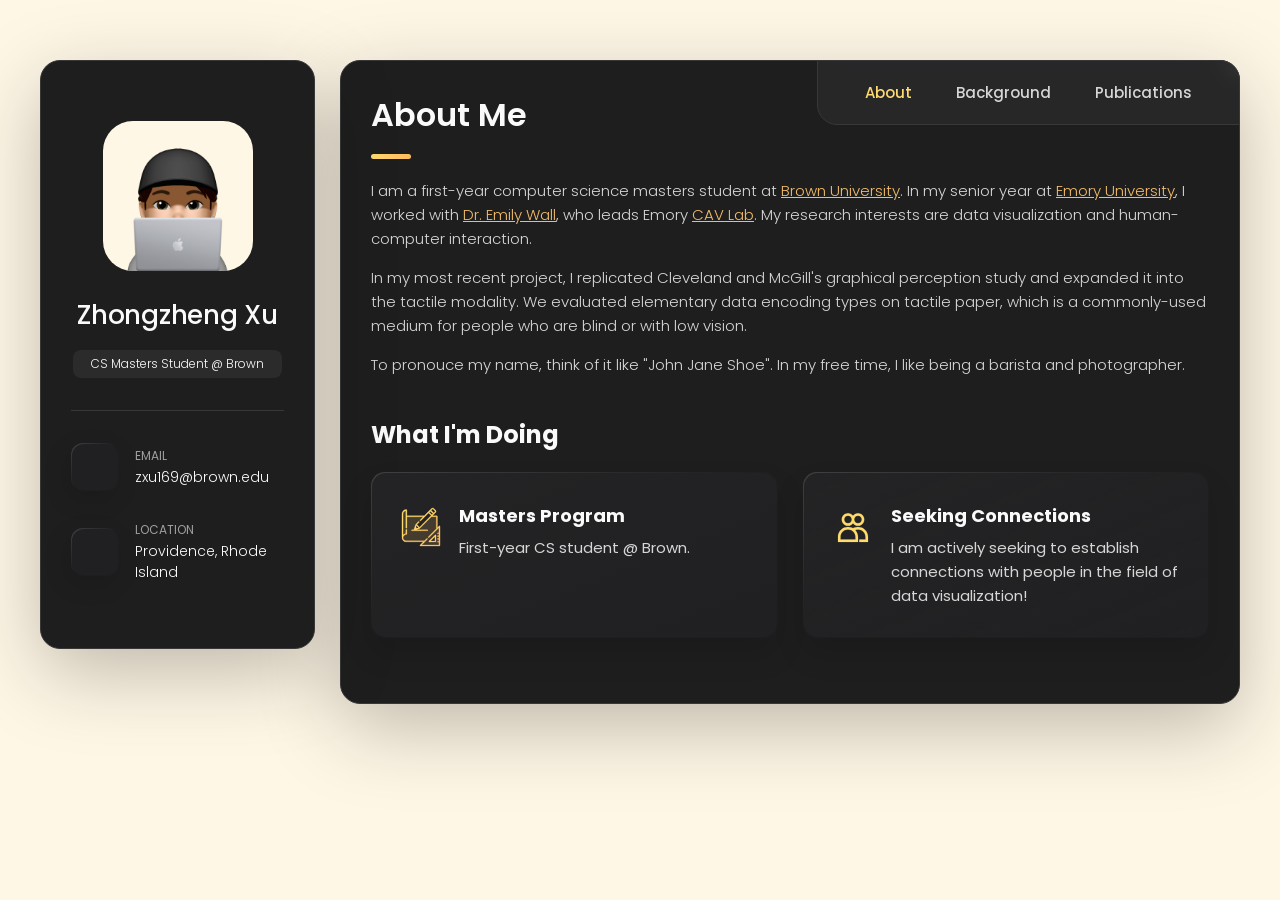
==== index.html @ 03741c6d "changed to personal website" ====
<!DOCTYPE html>
<html lang="en">

<head>
  <meta charset="UTF-8">
  <meta http-equiv="X-UA-Compatible" content="IE=edge">
  <meta name="viewport" content="width=device-width, initial-scale=1.0">
  <title>Zhongzheng Xu</title>

  <!--
    - favicon
  -->
  <link rel="shortcut icon" href="./assets/images/school-outline.svg" type="image/x-icon">

  <!--
    - custom css link
  -->
  <link rel="stylesheet" href="./assets/css/style.css">

  <!--
    - google font link
  -->
  <link rel="preconnect" href="https://fonts.googleapis.com">
  <link rel="preconnect" href="https://fonts.gstatic.com" crossorigin>
  <link href="https://fonts.googleapis.com/css2?family=Poppins:wght@300;400;500;600&display=swap" rel="stylesheet">
</head>

<body>

  <!--
    - #MAIN
  -->

  <main>

    <!--
      - #SIDEBAR
    -->

    <aside class="sidebar" data-sidebar>

      <div class="sidebar-info">

        <figure class="avatar-box">
          <img src="./assets/images/avatar.png" alt="Richard hanrick" width="80">
        </figure>

        <div class="info-content">
          <h1 class="name" title="Richard hanrick">Zhongzheng Xu</h1>

          <p class="title">CS Masters Student @ Brown</p>
        </div>

        <button class="info_more-btn" data-sidebar-btn>
          <span>Show Contacts</span>

          <ion-icon name="chevron-down"></ion-icon>
        </button>

      </div>

      <div class="sidebar-info_more">

        <div class="separator"></div>

        <ul class="contacts-list">

          <li class="contact-item">

            <div class="icon-box">
              <ion-icon name="mail-outline"></ion-icon>
            </div>

            <div class="contact-info">
              <p class="contact-title">Email</p>

              <a href="mailto:zxu169@brown.edu" class="contact-link">zxu169@brown.edu</a>
            </div>

          </li>



          <li class="contact-item">

            <div class="icon-box">
              <ion-icon name="location-outline"></ion-icon>
            </div>

            <div class="contact-info">
              <p class="contact-title">Location</p>

              <address>Providence, Rhode Island</address>
            </div>

          </li>

        </ul>

        <div class="separator"></div>

        <ul class="social-list">

          <li class="social-item">
            <a href="https://scholar.google.com/citations?user=zYYPxxsAAAAJ&hl=en" class="social-link">
              <ion-icon name="school"></ion-icon>
            </a>
          </li>

          <li class="social-item">
            <a href="https://www.linkedin.com/in/zhongzheng-xu-072800" class="social-link">
              <ion-icon name="logo-linkedin"></ion-icon>
            </a>
          </li>

        </ul>

      </div>

    </aside>





    <!--
      - #main-content
    -->

    <div class="main-content">

      <!--
        - #NAVBAR
      -->

      <nav class="navbar">

        <ul class="navbar-list">

          <li class="navbar-item">
            <button class="navbar-link  active" data-nav-link>About</button>
          </li>

          <li class="navbar-item">
            <button class="navbar-link" data-nav-link>Background</button>
          </li>

          <li class="navbar-item">
            <button class="navbar-link" data-nav-link>Publications</button>
          </li>

        </ul>

      </nav>





      <!--
        - #ABOUT
      -->

      <article class="about  active" data-page="about">

        <header>
          <h2 class="h2 article-title">About me</h2>
        </header>

        <section class="about-text">
          <p>
            I am a first-year computer science masters student at <a href="https://www.brown.edu/" class="custom-link">Brown University</a>. In my senior year at <a href="https://www.emory.edu/home/index.html" class="custom-link">Emory University</a>,
            I worked with <a href="https://emilywall.github.io/" class="custom-link">Dr. Emily Wall</a>, who leads Emory <a href="https://cav-lab.github.io/" class="custom-link">CAV Lab</a>. My research interests are data visualization and human-computer interaction. 
          </p>

          <p>
            In my most recent project, I replicated Cleveland and McGill's graphical perception study and expanded it into the
            tactile modality. We evaluated elementary data encoding types on tactile paper, which is a commonly-used medium for 
            people who are blind or with low vision. 
          </p>
          <p>
            To pronouce my name, think of it like "John Jane Shoe". In my free time, I like being a barista and photographer. 
          </p>
        </section>


        <!--
          - service
        -->

        <section class="service">

          <h3 class="h3 service-title">What i'm doing</h3>

          <ul class="service-list">

            <li class="service-item">

              <div class="service-icon-box">
                <img src="./assets/images/icon-design.svg
                " alt="design icon" width="40">
              </div>

              <div class="service-content-box">
                <h4 class="h4 service-item-title">Masters Program</h4>

                <p class="service-item-text">
                  First-year CS student @ Brown.
                </p>
              </div>

            </li>

            <li class="service-item">

              <div class="service-icon-box">
                <img src="./assets/images/icon-people.svg
                " alt="design icon" width="40">
              </div>

              <div class="service-content-box">
                <h4 class="h4 service-item-title">Seeking Connections</h4>

                <p class="service-item-text">
                  I am actively seeking to establish connections with people in the field of data visualization!
                </p>
              </div>

            </li>

          </ul>

        </section>


        <!--
          - testimonials
        -->

        


        <!--
          - testimonials modal
        -->

        <div class="modal-container" data-modal-container>

          <div class="overlay" data-overlay></div>

          <section class="testimonials-modal">

            <button class="modal-close-btn" data-modal-close-btn>
              <ion-icon name="close-outline"></ion-icon>
            </button>

            <div class="modal-img-wrapper">
              <figure class="modal-avatar-box">
                <img src="./assets/images/avatar-1.png" alt="Daniel lewis" width="80" data-modal-img>
              </figure>

              <img src="./assets/images/icon-quote.svg" alt="quote icon">
            </div>

            <div class="modal-content">

              <h4 class="h3 modal-title" data-modal-title>Daniel lewis</h4>

              <time datetime="2021-06-14">14 June, 2021</time>

              <div data-modal-text>
                <p>
                  Richard was hired to create a corporate identity. We were very pleased with the work done. She has a
                  lot of experience
                  and is very concerned about the needs of client. Lorem ipsum dolor sit amet, ullamcous cididt
                  consectetur adipiscing
                  elit, seds do et eiusmod tempor incididunt ut laborels dolore magnarels alia.
                </p>
              </div>

            </div>

          </section>

        </div>


        <!--
          - clients
        -->


      </article>





      <!--
        - #RESUME
      -->

      <article class="background" data-page="background">

        <header>
          <h2 class="h2 article-title">Background</h2>
        </header>

        <section class="timeline">

          <div class="title-wrapper">
            <div class="icon-box">
              <ion-icon name="book-outline"></ion-icon>
            </div>

            <h3 class="h3">Education</h3>
          </div>

          <ol class="timeline-list">

            <li class="timeline-item">

              <h4 class="h4 timeline-item-title">Brown University</h4>

              <span>2023 — 2025</span>

              <p class="timeline-text">
                I am currently a first-year masters student at Brown University studying computer science. 
              </p>

            </li>

            <li class="timeline-item">

              <h4 class="h4 timeline-item-title">Emory University</h4>

              <span>2019 — 2023</span>

              <p class="timeline-text">
                At Emory, I studied computer science. In my senior year, I conducted research under the guidance of Dr. Emily Wall,
                who leads the Emory Cognition and Visualization Lab. 
                
              </p>

            </li>

            <li class="timeline-item">

              <h4 class="h4 timeline-item-title">Woodland Christian School</h4>

              <span>2017 - 2019</span>

              <p class="timeline-text">
                Woodland is a small city near Sacramento, California. I was a top 1% student that played soccer and wrestling. 
              </p>

            </li>

          </ol>

        </section>



      </article>





      <!--
        - #PORTFOLIO
      -->

      <article class="publications" data-page="publications">

        <header>
          <h2 class="h2 article-title">Publications</h2>
        </header>

        <section class="projects">

          <ul class="filter-list">

            <li class="filter-item">
              <button class="active" data-filter-btn>All</button>
            </li>

            <li class="filter-item">
              <button data-filter-btn>Data Visualization</button>
            </li>


          </ul>

          <div class="filter-select-box">

            <button class="filter-select" data-select>

              <div class="select-value" data-selecct-value>Select category</div>

              <div class="select-icon">
                <ion-icon name="chevron-down"></ion-icon>
              </div>

            </button>

            <ul class="select-list">

              <li class="select-item">
                <button data-select-item>All</button>
              </li>

              <li class="select-item">
                <button data-select-item>Data Visualization</button>
              </li>


            </ul>

          </div>

          <ul class="project-list">

            <li class="project-item  active" data-filter-item data-category="Data Visualization">
              <a href="https://ieeexplore.ieee.org/abstract/document/10360913">

                <figure class="project-img">
                  <div class="project-item-icon-box">
                    <ion-icon name="eye-outline"></ion-icon>
                  </div>

                  <img src="./assets/images/vysical.png" alt="finance" loading="lazy">
                </figure>

                <h3 class="project-title">Let's Get Vysical</h3>

                <p class="project-category">Data Visualization</p>

              </a>
            </li>


          </ul>

        </section>

      </article>



    </div>

  </main>






  <!--
    - custom js link
  -->
  <script src="./assets/js/script.js"></script>

  <!--
    - ionicon link
  -->
  <script type="module" src="https://unpkg.com/ionicons@5.5.2/dist/ionicons/ionicons.esm.js"></script>
  <script nomodule src="https://unpkg.com/ionicons@5.5.2/dist/ionicons/ionicons.js"></script>

</body>

</html>
---- assets/css/style.css ----
/*-----------------------------------*\
  #style.css
\*-----------------------------------*/


/**
 * copyright 2022 @codewithsadee
 */





/*-----------------------------------*\
  #CUSTOM PROPERTY
\*-----------------------------------*/

:root {

  /**
   * colors
   */

  /* gradient */

  /* --bg-gradient-onyx: linear-gradient(
    to bottom right, 
    hsl(240, 1%, 25%) 3%, 
    hsl(0, 0%, 19%) 97%
  );
  --bg-gradient-jet: linear-gradient(
    to bottom right, 
    hsla(240, 1%, 18%, 0.251) 0%, 
    hsla(240, 2%, 11%, 0) 100%
  ), hsl(240, 2%, 13%); */
  --bg-gradient-onyx: hsl(40, 100%, 95%);
  --bg-gradient-jet: linear-gradient(
  to bottom right, 
  hsla(240, 1%, 18%, 0.251) 0%, 
  hsla(240, 2%, 11%, 0) 100%
  ), hsl(240, 2%, 13%);
  --bg-gradient-yellow-1: linear-gradient(
    to bottom right, 
    hsl(45, 100%, 71%) 0%, 
    hsla(36, 100%, 69%, 0) 50%
  );
  --bg-gradient-yellow-2: linear-gradient(
    135deg, 
    hsla(45, 100%, 71%, 0.251) 0%, 
    hsla(35, 100%, 68%, 0) 59.86%
  ), hsl(240, 2%, 13%);
  --border-gradient-onyx: linear-gradient(
    to bottom right, 
    hsl(0, 0%, 25%) 0%, 
    hsla(0, 0%, 25%, 0) 50%
  );
  --text-gradient-yellow: linear-gradient(
    to right, 
    hsl(45, 100%, 72%), 
    hsl(35, 100%, 68%)
  );

  /* solid */

  --jet: hsl(0, 0%, 22%);
  --onyx: hsl(240, 1%, 17%);
  --eerie-black-1: hsl(240, 2%, 13%);
  --eerie-black-2: hsl(240, 2%, 12%);
  --smoky-black: hsl(40, 100%, 95%);
  --white-1: hsl(0, 0%, 100%);
  --white-2: hsl(0, 0%, 98%);
  --orange-yellow-crayola: hsl(45, 100%, 72%);
  --vegas-gold: hsl(45, 54%, 58%);
  --light-gray: hsl(0, 0%, 84%);
  --light-gray-70: hsla(0, 0%, 84%, 0.7);
  --bittersweet-shimmer: hsl(0, 43%, 51%);

  /**
   * typography
   */

  /* font-family */
  --ff-poppins: 'Poppins', sans-serif;

  /* font-size */
  --fs-1: 24px;
  --fs-2: 18px;
  --fs-3: 17px;
  --fs-4: 16px;
  --fs-5: 15px;
  --fs-6: 14px;
  --fs-7: 13px;
  --fs-8: 11px;

  /* font-weight */
  --fw-300: 300;
  --fw-400: 400;
  --fw-500: 500;
  --fw-600: 600;

  /**
   * shadow
   */
  
  --shadow-1: -4px 8px 24px hsla(0, 0%, 0%, 0.25);
  --shadow-2: 0 16px 30px hsla(0, 0%, 0%, 0.25);
  --shadow-3: 0 16px 40px hsla(0, 0%, 0%, 0.25);
  --shadow-4: 0 25px 50px hsla(0, 0%, 0%, 0.15);
  --shadow-5: 0 24px 80px hsla(0, 0%, 0%, 0.25);

  /**
   * transition
   */

  --transition-1: 0.25s ease;
  --transition-2: 0.5s ease-in-out;

}





/*-----------------------------------*\
  #RESET
\*-----------------------------------*/

*, *::before, *::after {
  margin: 0;
  padding: 0;
  box-sizing: border-box;
}

a { text-decoration: none; }

li { list-style: none; }

img, ion-icon, a, button, time, span { display: block; }

button {
  font: inherit;
  background: none;
  border: none;
  text-align: left;
  cursor: pointer;
}

input, textarea {
  display: block;
  width: 100%;
  background: none;
  font: inherit;
}

::selection {
  background: var(--orange-yellow-crayola);
  color: var(--smoky-black);
}

:focus { outline-color: var(--orange-yellow-crayola); }

html { font-family: var(--ff-poppins); }

body { background: var(--smoky-black); }





/*-----------------------------------*\
  #REUSED STYLE
\*-----------------------------------*/

.sidebar,
article {
  background: var(--eerie-black-2);
  border: 1px solid var(--jet);
  border-radius: 20px;
  padding: 15px;
  box-shadow: var(--shadow-1);
  z-index: 1;
}

.separator {
  width: 100%;
  height: 1px;
  background: var(--jet);
  margin: 16px 0;
}

.icon-box {
  position: relative;
  background: var(--border-gradient-onyx);
  width: 30px;
  height: 30px;
  border-radius: 8px;
  display: flex;
  justify-content: center;
  align-items: center;
  font-size: 16px;
  color: var(--orange-yellow-crayola);
  box-shadow: var(--shadow-1);
  z-index: 1;
}

.icon-box::before {
  content: "";
  position: absolute;
  inset: 1px;
  background: var(--eerie-black-1);
  border-radius: inherit;
  z-index: -1;
}

.icon-box ion-icon { --ionicon-stroke-width: 35px; }

article { display: none; }

article.active {
  display: block;
  animation: fade 0.5s ease backwards;
}

@keyframes fade {
  0% { opacity: 0; }
  100% { opacity: 1; }
}

.h2,
.h3,
.h4,
.h5 {
  color: var(--white-2);
  text-transform: capitalize;
}

.h2 { font-size: var(--fs-1); }

.h3 { font-size: var(--fs-2); }

.h4 { font-size: var(--fs-4); }

.h5 {
  font-size: var(--fs-7);
  font-weight: var(--fw-500);
}

.article-title {
  position: relative;
  padding-bottom: 7px;
}

.article-title::after {
  content: "";
  position: absolute;
  bottom: 0;
  left: 0;
  width: 30px;
  height: 3px;
  background: var(--text-gradient-yellow);
  border-radius: 3px;
}

.has-scrollbar::-webkit-scrollbar {
  width: 5px; /* for vertical scrollbar */
  height: 5px; /* for horizontal scrollbar */
}

.has-scrollbar::-webkit-scrollbar-track {
  background: var(--onyx);
  border-radius: 5px;
}

.has-scrollbar::-webkit-scrollbar-thumb {
  background: var(--orange-yellow-crayola);
  border-radius: 5px;
}

.has-scrollbar::-webkit-scrollbar-button { width: 20px; }

.content-card {
  position: relative;
  background: var(--border-gradient-onyx);
  padding: 15px;
  padding-top: 45px;
  border-radius: 14px;
  box-shadow: var(--shadow-2);
  cursor: pointer;
  z-index: 1;
}

.content-card::before {
  content: "";
  position: absolute;
  inset: 1px;
  background: var(--bg-gradient-jet);
  border-radius: inherit;
  z-index: -1;
}





/*-----------------------------------*\
  #MAIN
\*-----------------------------------*/

main {
  margin: 15px 12px;
  margin-bottom: 75px;
  min-width: 259px;
}





/*-----------------------------------*\
  #SIDEBAR
\*-----------------------------------*/

.sidebar {
  margin-bottom: 15px;
  max-height: 112px;
  overflow: hidden;
  transition: var(--transition-2);
}

.sidebar.active { max-height: 405px; }

.sidebar-info {
  position: relative;
  display: flex;
  justify-content: flex-start;
  align-items: center;
  gap: 15px;
}

.avatar-box {
  background: var(--bg-gradient-onyx);
  border-radius: 20px;
}

.info-content .name {
  color: var(--white-2);
  font-size: var(--fs-3);
  font-weight: var(--fw-500);
  letter-spacing: -0.25px;
  margin-bottom: 10px;
}

.info-content .title {
  color: var(--white-1);
  background: var(--onyx);
  font-size: var(--fs-8);
  font-weight: var(--fw-300);
  width: max-content;
  padding: 3px 12px;
  border-radius: 8px;
}

.info_more-btn {
  position: absolute;
  top: -15px;
  right: -15px;
  border-radius: 0 15px;
  font-size: 13px;
  color: var(--orange-yellow-crayola);
  background: var(--border-gradient-onyx);
  padding: 10px;
  box-shadow: var(--shadow-2);
  transition: var(--transition-1);
  z-index: 1;
}

.info_more-btn::before {
  content: "";
  position: absolute;
  inset: 1px;
  border-radius: inherit;
  background: var(--bg-gradient-jet);
  transition: var(--transition-1);
  z-index: -1;
}

.info_more-btn:hover,
.info_more-btn:focus { background: var(--bg-gradient-yellow-1); }

.info_more-btn:hover::before,
.info_more-btn:focus::before { background: var(--bg-gradient-yellow-2); }

.info_more-btn span { display: none; }

.sidebar-info_more {
  opacity: 0;
  visibility: hidden;
  transition: var(--transition-2);
}

.sidebar.active .sidebar-info_more {
  opacity: 1;
  visibility: visible;
}

.contacts-list {
  display: grid;
  grid-template-columns: 1fr;
  gap: 16px;
}

.contact-item {
  min-width: 100%;
  display: flex;
  align-items: center;
  gap: 16px;
}

.contact-info {
  max-width: calc(100% - 46px);
  width: calc(100% - 46px);
}

.contact-title {
  color: var(--light-gray-70);
  font-size: var(--fs-8);
  text-transform: uppercase;
  margin-bottom: 2px;
}

.contact-info :is(.contact-link, time, address) {
  color: var(--white-2);
  font-size: var(--fs-7);
}

.contact-info address { font-style: normal; }

.social-list {
  display: flex;
  justify-content: flex-start;
  align-items: center;
  gap: 15px;
  padding-bottom: 4px;
  padding-left: 7px;
}

.social-item .social-link {
  color: var(--light-gray-70);
  font-size: 18px;
}


.social-item .social-link:hover { color: var(--light-gray); }





/*-----------------------------------*\
  #NAVBAR
\*-----------------------------------*/

.navbar {
  position: fixed;
  bottom: 0;
  left: 0;
  width: 100%;
  background: hsla(240, 1%, 17%, 0.75);
  backdrop-filter: blur(10px);
  border: 1px solid var(--jet);
  border-radius: 12px 12px 0 0;
  box-shadow: var(--shadow-2);
  z-index: 5;
}

.navbar-list {
  display: flex;
  flex-wrap: wrap;
  justify-content: center;
  align-items: center;
  padding: 0 10px;
}

.navbar-link {
  color: var(--light-gray);
  font-size: var(--fs-8);
  padding: 20px 7px;
  transition: color var(--transition-1);
}

.navbar-link:hover,
.navbar-link:focus { color: var(--light-gray-70); }

.navbar-link.active { color: var(--orange-yellow-crayola); }





/*-----------------------------------*\
  #ABOUT
\*-----------------------------------*/

.about .article-title { margin-bottom: 15px; }

.about-text {
  color: var(--light-gray);
  font-size: var(--fs-6);
  font-weight: var(--fw-300);
  line-height: 1.6;
}

.about-text p { margin-bottom: 15px; }



/**
 * #service 
 */

.service { margin-bottom: 35px; }

.service-title { margin-bottom: 20px; }

.service-list {
  display: grid;
  grid-template-columns: 1fr;
  gap: 20px;
}

.service-item {
  position: relative;
  background: var(--border-gradient-onyx);
  padding: 20px;
  border-radius: 14px;
  box-shadow: var(--shadow-2);
  z-index: 1;
}

.service-item::before {
  content: "";
  position: absolute;
  inset: 1px;
  background: var(--bg-gradient-jet);
  border-radius: inherit;
  z-index: -1;
}

.service-icon-box { margin-bottom: 10px; }

.service-icon-box img { margin: auto; }

.service-content-box { text-align: center; }

.service-item-title { margin-bottom: 7px; }

.service-item-text {
  color: var(--light-gray);
  font-size: var(--fs-6);
  font-weight: var(--fw-3);
  line-height: 1.6;
}


/**
 * #testimonials 
 */

.testimonials { margin-bottom: 30px; }

.testimonials-title { margin-bottom: 20px; }

.testimonials-list {
  display: flex;
  justify-content: flex-start;
  align-items: flex-start;
  gap: 15px;
  margin: 0 -15px;
  padding: 25px 15px;
  padding-bottom: 35px;
  overflow-x: auto;
  scroll-behavior: smooth;
  overscroll-behavior-inline: contain;
  scroll-snap-type: inline mandatory;
}

.testimonials-item {
  min-width: 100%;
  scroll-snap-align: center;
}

.testimonials-avatar-box {
  position: absolute;
  top: 0;
  left: 0;
  transform: translate(15px, -25px);
  background: var(--bg-gradient-onyx);
  border-radius: 14px;
  box-shadow: var(--shadow-1);
}

.testimonials-item-title { margin-bottom: 7px; }

.testimonials-text {
  color: var(--light-gray);
  font-size: var(--fs-6);
  font-weight: var(--fw-300);
  line-height: 1.6;
  display: -webkit-box;
  line-clamp: 4;
  -webkit-line-clamp: 4;
  -webkit-box-orient: vertical;
  overflow: hidden;
}


/**
 * #testimonials-modal
 */

.modal-container {
  position: fixed;
  top: 0;
  left: 0;
  width: 100%;
  height: 100%;
  display: flex;
  justify-content: center;
  align-items: center;
  overflow-y: auto;
  overscroll-behavior: contain;
  z-index: 20;
  pointer-events: none;
  visibility: hidden;
}

.modal-container::-webkit-scrollbar { display: none; }

.modal-container.active {
  pointer-events: all;
  visibility: visible;
}

.overlay {
  position: fixed;
  top: 0;
  left: 0;
  width: 100%;
  height: 100vh;
  background: hsl(0, 0%, 5%);
  opacity: 0;
  visibility: hidden;
  pointer-events: none;
  z-index: 1;
  transition: var(--transition-1);
}

.overlay.active {
  opacity: 0.8;
  visibility: visible;
  pointer-events: all;
}

.testimonials-modal {
  background: var(--eerie-black-2);
  position: relative;
  padding: 15px;
  margin: 15px 12px;
  border: 1px solid var(--jet);
  border-radius: 14px;
  box-shadow: var(--shadow-5);
  transform: scale(1.2);
  opacity: 0;
  transition: var(--transition-1);
  z-index: 2;
}

.modal-container.active .testimonials-modal {
  transform: scale(1);
  opacity: 1;
}

.modal-close-btn {
  position: absolute;
  top: 15px;
  right: 15px;
  background: var(--onyx);
  border-radius: 8px;
  width: 32px;
  height: 32px;
  display: flex;
  justify-content: center;
  align-items: center;
  color: var(--white-2);
  font-size: 18px;
  opacity: 0.7;
}

.modal-close-btn:hover,
.modal-close-btn:focus { opacity: 1; }

.modal-close-btn ion-icon { --ionicon-stroke-width: 50px; }

.modal-avatar-box {
  background: var(--bg-gradient-onyx);
  width: max-content;
  border-radius: 14px;
  margin-bottom: 15px;
  box-shadow: var(--shadow-2);
}

.modal-img-wrapper > img { display: none; }

.modal-title { margin-bottom: 4px; }

.modal-content time {
  font-size: var(--fs-6);
  color: var(--light-gray-70);
  font-weight: var(--fw-300);
  margin-bottom: 10px;
}

.modal-content p {
  color: var(--light-gray);
  font-size: var(--fs-6);
  font-weight: var(--fw-300);
  line-height: 1.6;
}


/**
 * #clients 
 */

.clients { margin-bottom: 15px; }

.clients-list {
  display: flex;
  justify-content: flex-start;
  align-items: flex-start;
  gap: 15px;
  margin: 0 -15px;
  padding: 25px;
  padding-bottom: 25px;
  overflow-x: auto;
  scroll-behavior: smooth;
  overscroll-behavior-inline: contain;
  scroll-snap-type: inline mandatory;
  scroll-padding-inline: 25px;
}

.clients-item {
  min-width: 50%;
  scroll-snap-align: start;
}

.clients-item img {
  width: 100%;
  filter: grayscale(1);
  transition: var(--transition-1);
}

.clients-item img:hover { filter: grayscale(0); }





/*-----------------------------------*\
  #RESUME
\*-----------------------------------*/

.article-title { margin-bottom: 30px; }


/**
 * education and experience 
 */

.timeline { margin-bottom: 30px; }

.timeline .title-wrapper {
  display: flex;
  align-items: center;
  gap: 15px;
  margin-bottom: 25px;
}

.timeline-list {
  font-size: var(--fs-6);
  margin-left: 45px;
}

.timeline-item { position: relative; }

.timeline-item:not(:last-child) { margin-bottom: 20px; }

.timeline-item-title {
  font-size: var(--fs-6);
  line-height: 1.3;
  margin-bottom: 7px;
}

.timeline-list span {
  color: var(--vegas-gold);
  font-weight: var(--fw-400);
  line-height: 1.6;
}

.timeline-item:not(:last-child)::before {
  content: "";
  position: absolute;
  top: -25px;
  left: -30px;
  width: 1px;
  height: calc(100% + 50px);
  background: var(--jet);
}

.timeline-item::after {
  content: "";
  position: absolute;
  top: 5px;
  left: -33px;
  height: 6px;
  width: 6px;
  background: var(--text-gradient-yellow);
  border-radius: 50%;
  box-shadow: 0 0 0 4px var(--jet);
}

.timeline-text {
  color: var(--light-gray);
  font-weight: var(--fw-300);
  line-height: 1.6;
}


/**
 * skills 
 */

.skills-title { margin-bottom: 20px; }

.skills-list { padding: 20px; }


.skills-item:not(:last-child) { margin-bottom: 15px; }

.skill .title-wrapper {
  display: flex;
  align-items: center;
  gap: 5px;
  margin-bottom: 8px;
}

.skill .title-wrapper data {
  color: var(--light-gray);
  font-size: var(--fs-7);
  font-weight: var(--fw-300);
}

.skill-progress-bg {
  background: var(--jet);
  width: 100%;
  height: 8px;
  border-radius: 10px;
}

.skill-progress-fill {
  background: var(--text-gradient-yellow);
  height: 100%;
  border-radius: inherit;
}





/*-----------------------------------*\
  #PORTFOLIO
\*-----------------------------------*/

.filter-list { display: none; }

.filter-select-box {
  position: relative;
  margin-bottom: 25px;
}

.filter-select {
  background: var(--eerie-black-2);
  color: var(--light-gray);
  display: flex;
  justify-content: space-between;
  align-items: center;
  width: 100%;
  padding: 12px 16px;
  border: 1px solid var(--jet);
  border-radius: 14px;
  font-size: var(--fs-6);
  font-weight: var(--fw-300);
}

.filter-select.active .select-icon { transform: rotate(0.5turn); }

.select-list {
  background: var(--eerie-black-2);
  position: absolute;
  top: calc(100% + 6px);
  width: 100%;
  padding: 6px;
  border: 1px solid var(--jet);
  border-radius: 14px;
  z-index: 2;
  opacity: 0;
  visibility: hidden;
  pointer-events: none;
  transition: 0.15s ease-in-out;
}

.filter-select.active + .select-list {
  opacity: 1;
  visibility: visible;
  pointer-events: all;
}

.select-item button {
  background: var(--eerie-black-2);
  color: var(--light-gray);
  font-size: var(--fs-6);
  font-weight: var(--fw-300);
  text-transform: capitalize;
  width: 100%;
  padding: 8px 10px;
  border-radius: 8px;
}

.select-item button:hover { --eerie-black-2: hsl(240, 2%, 20%); }

.project-list {
  display: grid;
  grid-template-columns: 1fr;
  gap: 30px;
  margin-bottom: 10px;
}

.project-item { display: none; }

.project-item.active {
  display: block;
  animation: scaleUp 0.25s ease forwards;
}

@keyframes scaleUp {
  0% { transform: scale(0.5); }
  100% { transform: scale(1); }
}

.project-item > a { width: 100%; }

.project-img {
  position: relative;
  width: 100%;
  height: 200px;
  border-radius: 16px;
  overflow: hidden;
  margin-bottom: 15px;
}

.project-img::before {
  content: "";
  position: absolute;
  top: 0;
  left: 0;
  width: 100%;
  height: 100%;
  background: transparent;
  z-index: 1;
  transition: var(--transition-1);
}

.project-item > a:hover .project-img::before { background: hsla(0, 0%, 0%, 0.5); }

.project-item-icon-box {
  --scale: 0.8;

  background: var(--jet);
  color: var(--orange-yellow-crayola);
  position: absolute;
  top: 50%;
  left: 50%;
  transform: translate(-50%, -50%) scale(var(--scale));
  font-size: 20px;
  padding: 18px;
  border-radius: 12px;
  opacity: 0;
  z-index: 1;
  transition: var(--transition-1);
}

.project-item > a:hover .project-item-icon-box {
  --scale: 1;
  opacity: 1;
}

.project-item-icon-box ion-icon { --ionicon-stroke-width: 50px; }

.project-img img {
  width: 100%;
  height: 100%;
  object-fit: cover;
  transition: var(--transition-1);
}

.project-item > a:hover img { transform: scale(1.1); }

.project-title,
.project-category { margin-left: 10px; }

.project-title {
  color: var(--white-2);
  font-size: var(--fs-5);
  font-weight: var(--fw-400);
  text-transform: capitalize;
  line-height: 1.3;
}

.project-category {
  color: var(--light-gray-70);
  font-size: var(--fs-6);
  font-weight: var(--fw-300);
}





/*-----------------------------------*\
  #BLOG
\*-----------------------------------*/

.blog-posts { margin-bottom: 10px; }

.blog-posts-list {
  display: grid;
  grid-template-columns: 1fr;
  gap: 20px;
}

.blog-post-item > a {
  position: relative;
  background: var(--border-gradient-onyx);
  height: 100%;
  box-shadow: var(--shadow-4);
  border-radius: 16px;
  z-index: 1;
}

.blog-post-item > a::before {
  content: "";
  position: absolute;
  inset: 1px;
  border-radius: inherit;
  background: var(--eerie-black-1);
  z-index: -1;
}

.blog-banner-box {
  width: 100%;
  height: 200px;
  border-radius: 12px;
  overflow: hidden;
}

.blog-banner-box img {
  width: 100%;
  height: 100%;
  object-fit: cover;
  transition: var(--transition-1);
}

.blog-post-item > a:hover .blog-banner-box img { transform: scale(1.1); }

.blog-content { padding: 15px; }

.blog-meta {
  display: flex;
  justify-content: flex-start;
  align-items: center;
  gap: 7px;
  margin-bottom: 10px;
}

.blog-meta :is(.blog-category, time) {
  color: var(--light-gray-70);
  font-size: var(--fs-6);
  font-weight: var(--fw-300);
}

.blog-meta .dot {
  background: var(--light-gray-70);
  width: 4px;
  height: 4px;
  border-radius: 4px;
}

.blog-item-title {
  margin-bottom: 10px;
  line-height: 1.3;
  transition: var(--transition-1);
}

.blog-post-item > a:hover .blog-item-title { color: var(--orange-yellow-crayola); }

.blog-text {
  color: var(--light-gray);
  font-size: var(--fs-6);
  font-weight: var(--fw-300);
  line-height: 1.6;
}





/*-----------------------------------*\
  #CONTACT
\*-----------------------------------*/

.mapbox {
  position: relative;
  height: 250px;
  width: 100%;
  border-radius: 16px;
  margin-bottom: 30px;
  border: 1px solid var(--jet);
  overflow: hidden;
}

.mapbox figure { height: 100%; }

.mapbox iframe {
  width: 100%;
  height: 100%;
  border: none;
  filter: grayscale(1) invert(1);
}

.contact-form { margin-bottom: 10px; }

.form-title { margin-bottom: 20px; }

.input-wrapper {
  display: grid;
  grid-template-columns: 1fr;
  gap: 25px;
  margin-bottom: 25px;
}

.form-input {
  color: var(--white-2);
  font-size: var(--fs-6);
  font-weight: var(--fw-400);
  padding: 13px 20px;
  border: 1px solid var(--jet);
  border-radius: 14px;
  outline: none;
}

.form-input::placeholder { font-weight: var(--fw-500); }

.form-input:focus { border-color: var(--orange-yellow-crayola); }

textarea.form-input {
  min-height: 100px;
  height: 120px;
  max-height: 200px;
  resize: vertical;
  margin-bottom: 25px;
}

textarea.form-input::-webkit-resizer { display: none; }

.form-input:focus:invalid { border-color: var(--bittersweet-shimmer); }

.form-btn {
  position: relative;
  width: 100%;
  background: var(--border-gradient-onyx);
  color: var(--orange-yellow-crayola);
  display: flex;
  justify-content: center;
  align-items: center;
  gap: 10px;
  padding: 13px 20px;
  border-radius: 14px;
  font-size: var(--fs-6);
  text-transform: capitalize;
  box-shadow: var(--shadow-3);
  z-index: 1;
  transition: var(--transition-1);
}

.form-btn::before {
  content: "";
  position: absolute;
  inset: 1px;
  background: var(--bg-gradient-jet);
  border-radius: inherit;
  z-index: -1;
  transition: var(--transition-1);
}

.form-btn ion-icon { font-size: 16px; }

.form-btn:hover { background: var(--bg-gradient-yellow-1); }

.form-btn:hover::before { background: var(--bg-gradient-yellow-2); }

.form-btn:disabled {
  opacity: 0.7;
  cursor: not-allowed;
}

.form-btn:disabled:hover { background: var(--border-gradient-onyx); }

.form-btn:disabled:hover::before { background: var(--bg-gradient-jet); }





/*-----------------------------------*\
  #RESPONSIVE
\*-----------------------------------*/

/**
 * responsive larger than 450px screen
 */

@media (min-width: 450px) {

  /**
   * client
   */

  .clients-item { min-width: calc(33.33% - 10px); }



  /**
   * #PORTFOLIO, BLOG 
   */

  .project-img,
  .blog-banner-box { height: auto; }

}





/**
 * responsive larger than 580px screen
 */

@media (min-width: 580px) {

  /**
   * CUSTOM PROPERTY
   */

  :root {

    /**
     * typography
     */

    --fs-1: 32px;
    --fs-2: 24px;
    --fs-3: 26px;
    --fs-4: 18px;
    --fs-6: 15px;
    --fs-7: 15px;
    --fs-8: 12px;

  }



  /**
   * #REUSED STYLE
   */

  .sidebar, article {
    width: 520px;
    margin-inline: auto;
    padding: 30px;
  }

  .article-title {
    font-weight: var(--fw-600);
    padding-bottom: 15px;
  }

  .article-title::after {
    width: 40px;
    height: 5px;
  }

  .icon-box {
    width: 48px;
    height: 48px;
    border-radius: 12px;
    font-size: 18px;
  }



  /**
   * #MAIN
   */

  main {
    margin-top: 60px;
    margin-bottom: 100px;
  }



  /**
   * #SIDEBAR
   */

  .sidebar {
    max-height: 180px;
    margin-bottom: 30px;
  }

  .sidebar.active { max-height: 584px; }

  .sidebar-info { gap: 25px; }

  .avatar-box { border-radius: 30px; }

  .avatar-box img { width: 120px; }

  .info-content .name { margin-bottom: 15px; }

  .info-content .title { padding: 5px 18px; }

  .info_more-btn {
    top: -30px;
    right: -30px;
    padding: 10px 15px;
  }

  .info_more-btn span {
    display: block;
    font-size: var(--fs-8);
  }

  .info_more-btn ion-icon { display: none; }

  .separator { margin: 32px 0; }

  .contacts-list { gap: 20px; }

  .contact-info {
    max-width: calc(100% - 64px);
    width: calc(100% - 64px);
  }



  /**
   * #NAVBAR
   */

  .navbar { border-radius: 20px 20px 0 0; }

  .navbar-list { gap: 20px; }

  .navbar-link { --fs-8: 14px; }



  /**
   * #ABOUT
   */

  .about .article-title { margin-bottom: 20px; }

  .about-text { margin-bottom: 40px; }

  /* service */

  .service-item {
    display: flex;
    justify-content: flex-start;
    align-items: flex-start;
    gap: 18px;
    padding: 30px;
  }

  .service-icon-box {
    margin-bottom: 0;
    margin-top: 5px;
  }

  .service-content-box { text-align: left; }

  /* testimonials */

  .testimonials-title { margin-bottom: 25px; }

  .testimonials-list {
    gap: 30px;
    margin: 0 -30px;
    padding: 30px;
    padding-bottom: 35px;
  }

  .content-card {
    padding: 30px;
    padding-top: 25px;
  }

  .testimonials-avatar-box {
    transform: translate(30px, -30px);
    border-radius: 20px;
  }

  .testimonials-avatar-box img { width: 80px; }

  .testimonials-item-title {
    margin-bottom: 10px;
    margin-left: 95px;
  }

  .testimonials-text {
    line-clamp: 2;
    -webkit-line-clamp: 2;
  }

  /* testimonials modal */

  .modal-container { padding: 20px; }

  .testimonials-modal {
    display: flex;
    justify-content: flex-start;
    align-items: stretch;
    gap: 25px;
    padding: 30px;
    border-radius: 20px;
  }

  .modal-img-wrapper {
    display: flex;
    flex-direction: column;
    align-items: center;
  }

  .modal-avatar-box {
    border-radius: 18px;
    margin-bottom: 0;
  }

  .modal-avatar-box img { width: 65px; }

  .modal-img-wrapper > img {
    display: block;
    flex-grow: 1;
    width: 35px;
  }

  /* clients */

  .clients-list {
    gap: 50px;
    margin: 0 -30px;
    padding: 45px;
    scroll-padding-inline: 45px;
  }

  .clients-item { min-width: calc(33.33% - 35px); }



  /**
   * #RESUME
   */

  .timeline-list { margin-left: 65px; }

  .timeline-item:not(:last-child)::before { left: -40px; }

  .timeline-item::after {
    height: 8px;
    width: 8px;
    left: -43px;
  }

  .skills-item:not(:last-child) { margin-bottom: 25px; }



  /**
   * #PORTFOLIO, BLOG
   */

  .project-img, .blog-banner-box { border-radius: 16px; }

  .blog-posts-list { gap: 30px; }

  .blog-content { padding: 25px; }



  /**
   * #CONTACT
   */

  .mapbox {
    height: 380px;
    border-radius: 18px;
  }

  .input-wrapper {
    gap: 30px;
    margin-bottom: 30px;
  }

  .form-input { padding: 15px 20px; }

  textarea.form-input { margin-bottom: 30px; }

  .form-btn {
    --fs-6: 16px;
    padding: 16px 20px;
  }

  .form-btn ion-icon { font-size: 18px; }

}





/**
 * responsive larger than 768px screen
 */

@media (min-width: 768px) {

  /**
   * REUSED STYLE
   */

  .sidebar, article { width: 700px; }

  .has-scrollbar::-webkit-scrollbar-button { width: 100px; }



  /**
   * SIDEBAR
   */

  .contacts-list {
    grid-template-columns: 1fr 1fr;
    gap: 30px 15px;
  }



  /**
   * NAVBAR
   */

  .navbar-link { --fs-8: 15px; }



  /**
   * ABOUT
   */

  /* testimonials modal */

  .testimonials-modal {
    gap: 35px;
    max-width: 680px;
  }

  .modal-avatar-box img { width: 80px; }



  /**
   * PORTFOLIO
   */

  .article-title { padding-bottom: 20px; }

  .filter-select-box { display: none; }

  .filter-list {
    display: flex;
    justify-content: flex-start;
    align-items: center;
    gap: 25px;
    padding-left: 5px;
    margin-bottom: 30px;
  }

  .filter-item button {
    color: var(--light-gray);
    font-size: var(--fs-5);
    transition: var(--transition-1);
  }

  .filter-item button:hover { color: var(--light-gray-70); }

  .filter-item button.active { color: var(--orange-yellow-crayola); }

  /* portfolio and blog grid */

  .project-list, .blog-posts-list { grid-template-columns: 1fr 1fr; }



  /**
   * CONTACT
   */

  .input-wrapper { grid-template-columns: 1fr 1fr; }

  .form-btn {
    width: max-content;
    margin-left: auto;
  }
  
}





/**
 * responsive larger than 1024px screen
 */

@media (min-width: 1024px) {

  /**
   * CUSTOM PROPERTY
   */

  :root {

    /**
    * shadow
    */

    --shadow-1: -4px 8px 24px hsla(0, 0%, 0%, 0.125);
    --shadow-2: 0 16px 30px hsla(0, 0%, 0%, 0.125);
    --shadow-3: 0 16px 40px hsla(0, 0%, 0%, 0.125);

  }



  /**
   * REUSED STYLE
   */

  .sidebar, article {
    width: 950px;
    box-shadow: var(--shadow-5);
  }



  /**
   * MAIN 
   */

  main { margin-bottom: 60px; }

  .main-content {
    position: relative;
    width: max-content;
    margin: auto;
  }



  /**
   * NAVBAR
   */

  .navbar {
    position: absolute;
    bottom: auto;
    top: 0;
    left: auto;
    right: 0;
    width: max-content;
    border-radius: 0 20px;
    padding: 0 20px;
    box-shadow: none;
  }

  .navbar-list {
    gap: 30px;
    padding: 0 20px;
  }

  .navbar-link { font-weight: var(--fw-500); }



  /**
   * ABOUT
   */

  /* service */

  .service-list {
    grid-template-columns: 1fr 1fr;
    gap: 20px 25px;
  }

  /* testimonials */

  .testimonials-item { min-width: calc(50% - 15px); }

  /* clients */

  .clients-item { min-width: calc(25% - 38px); }



  /**
   * PORTFOLIO
   */

  .project-list { grid-template-columns: repeat(3, 1fr); }



  /**
   * BLOG
   */

  .blog-banner-box { height: 230px; }

}





/**
 * responsive larger than 1250px screen
 */

@media (min-width: 1250px) {

  /**
   * RESET
   */

  body::-webkit-scrollbar { width: 20px; }

  body::-webkit-scrollbar-track { background: var(--smoky-black); }

  body::-webkit-scrollbar-thumb {
    border: 5px solid var(--smoky-black);
    background: hsla(0, 0%, 100%, 0.1);
    border-radius: 20px;
    box-shadow: inset 1px 1px 0 hsla(0, 0%, 100%, 0.11),
                inset -1px -1px 0 hsla(0, 0%, 100%, 0.11);
  }

  body::-webkit-scrollbar-thumb:hover { background: hsla(0, 0%, 100%, 0.15); }

  body::-webkit-scrollbar-button { height: 60px; }



  /**
   * REUSED STYLE
   */

  .sidebar, article { width: auto; }

  article { min-height: 100%; }



  /**
   * MAIN
   */

  main {
    max-width: 1200px;
    margin-inline: auto;
    display: flex;
    justify-content: center;
    align-items: stretch;
    gap: 25px;
  }

  .main-content {
    min-width: 75%;
    width: 75%;
    margin: 0;
  }



  /**
   * SIDEBAR
   */

  .sidebar {
    position: sticky;
    top: 60px;
    max-height: max-content;
    height: 100%;
    margin-bottom: 0;
    padding-top: 60px;
    z-index: 1;
  }

  .sidebar-info { flex-direction: column; }

  .avatar-box img { width: 150px; }

  .info-content .name {
    white-space: nowrap;
    text-align: center;
  }

  .info-content .title { margin: auto; }

  .info_more-btn { display: none; }

  .sidebar-info_more {
    opacity: 1;
    visibility: visible;
  }

  .contacts-list { grid-template-columns: 1fr; }

  .contact-info :is(.contact-link) {
    white-space: nowrap;
    overflow: hidden;
    text-overflow: ellipsis;
  }

  .contact-info :is(.contact-link, time, address) {
    --fs-7: 14px;
    font-weight: var(--fw-300);
  }

  .separator:last-of-type {
    margin: 15px 0;
    opacity: 0;
  }

  .social-list { justify-content: center; }



  /**
	 * RESUME
	 */

  .timeline-text { max-width: 700px; }

}

.custom-link {
  text-decoration: underline; /* Add an underline to the link */
  color: #f1bb6a; /* Set a different color for the link (e.g., blue) */
  display: inline;
}
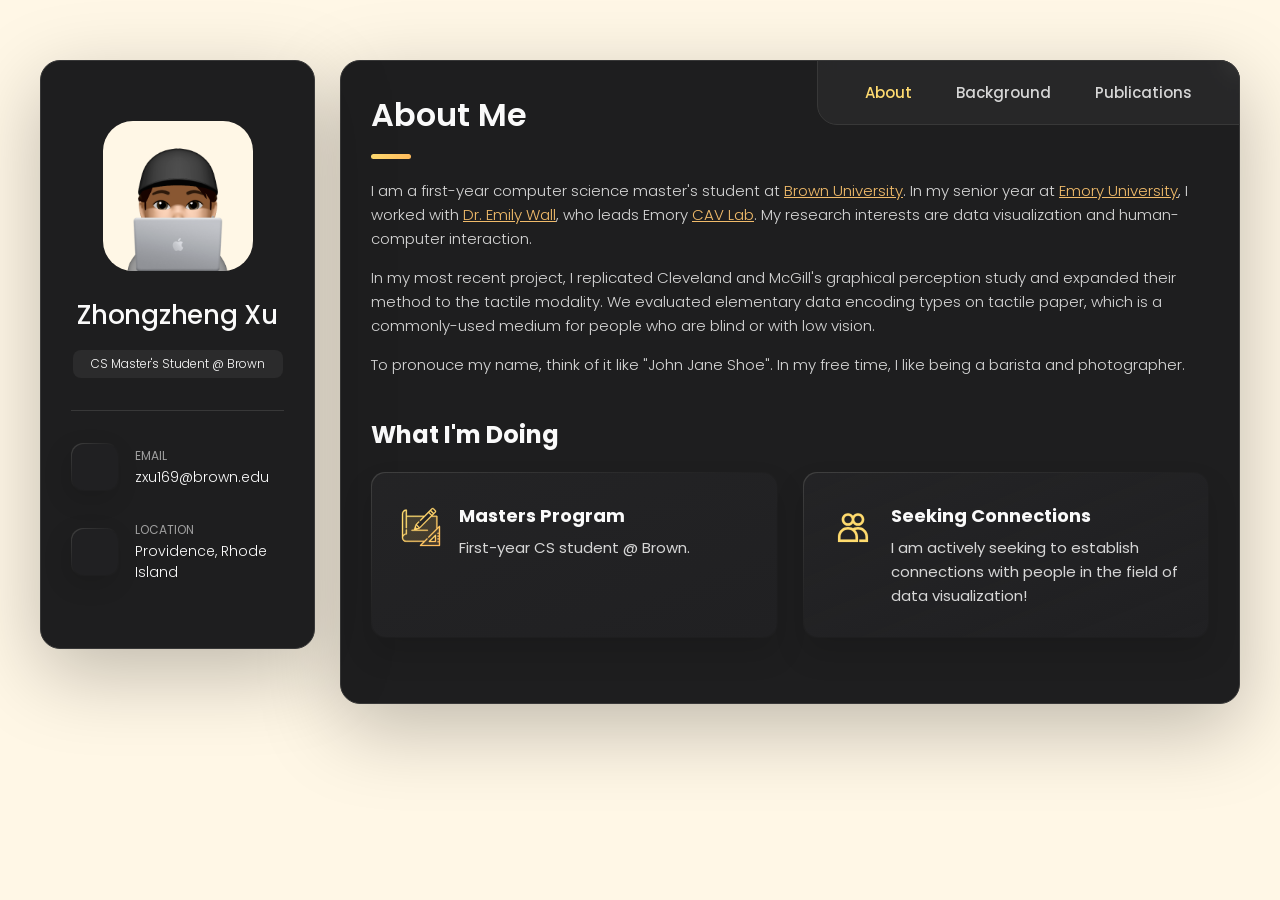
==== commit 9509694b: "fixed grammar" ====
--- a/index.html
+++ b/index.html
@@ -48,7 +48,7 @@
         <div class="info-content">
           <h1 class="name" title="Richard hanrick">Zhongzheng Xu</h1>
 
-          <p class="title">CS Masters Student @ Brown</p>
+          <p class="title">CS Master's Student @ Brown</p>
         </div>
 
         <button class="info_more-btn" data-sidebar-btn>
@@ -169,12 +169,12 @@
 
         <section class="about-text">
           <p>
-            I am a first-year computer science masters student at <a href="https://www.brown.edu/" class="custom-link">Brown University</a>. In my senior year at <a href="https://www.emory.edu/home/index.html" class="custom-link">Emory University</a>,
+            I am a first-year computer science master's student at <a href="https://www.brown.edu/" class="custom-link">Brown University</a>. In my senior year at <a href="https://www.emory.edu/home/index.html" class="custom-link">Emory University</a>,
             I worked with <a href="https://emilywall.github.io/" class="custom-link">Dr. Emily Wall</a>, who leads Emory <a href="https://cav-lab.github.io/" class="custom-link">CAV Lab</a>. My research interests are data visualization and human-computer interaction. 
           </p>
 
           <p>
-            In my most recent project, I replicated Cleveland and McGill's graphical perception study and expanded it into the
+            In my most recent project, I replicated Cleveland and McGill's graphical perception study and expanded their method to the
             tactile modality. We evaluated elementary data encoding types on tactile paper, which is a commonly-used medium for 
             people who are blind or with low vision. 
           </p>
@@ -351,7 +351,7 @@
               <span>2017 - 2019</span>
 
               <p class="timeline-text">
-                Woodland is a small city near Sacramento, California. I was a top 1% student that played soccer and wrestling. 
+                Woodland is a small city near Sacramento, California. I graduated as a top 1% student. As an athelete, I played soccer and wrestling. 
               </p>
 
             </li>
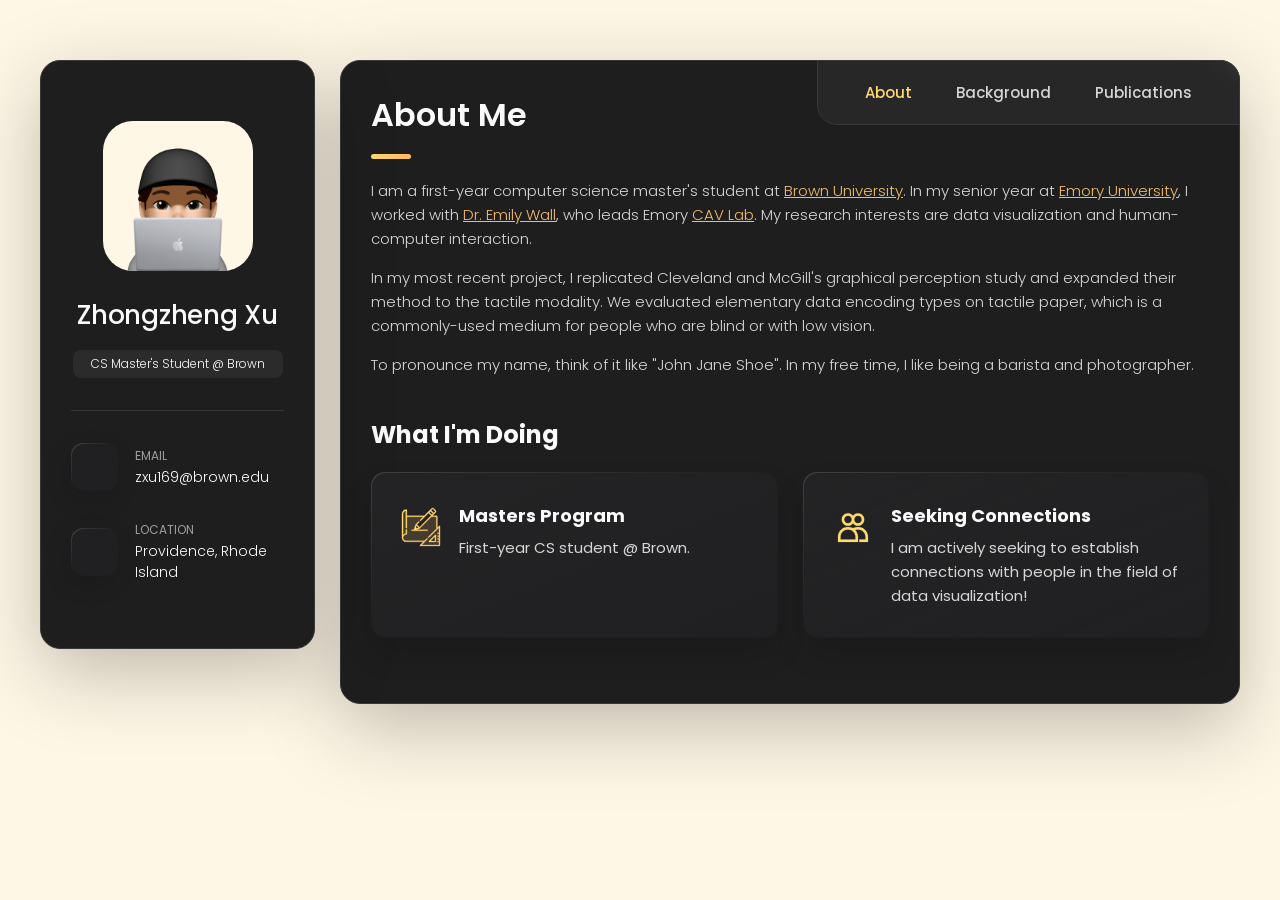
==== commit 8922818f: "fixed spelling" ====
--- a/index.html
+++ b/index.html
@@ -179,7 +179,7 @@
             people who are blind or with low vision. 
           </p>
           <p>
-            To pronouce my name, think of it like "John Jane Shoe". In my free time, I like being a barista and photographer. 
+            To pronounce my name, think of it like "John Jane Shoe". In my free time, I like being a barista and photographer. 
           </p>
         </section>
 
@@ -325,7 +325,7 @@
               <span>2023 — 2025</span>
 
               <p class="timeline-text">
-                I am currently a first-year masters student at Brown University studying computer science. 
+                I am currently a first-year master's student at Brown University studying computer science. 
               </p>
 
             </li>
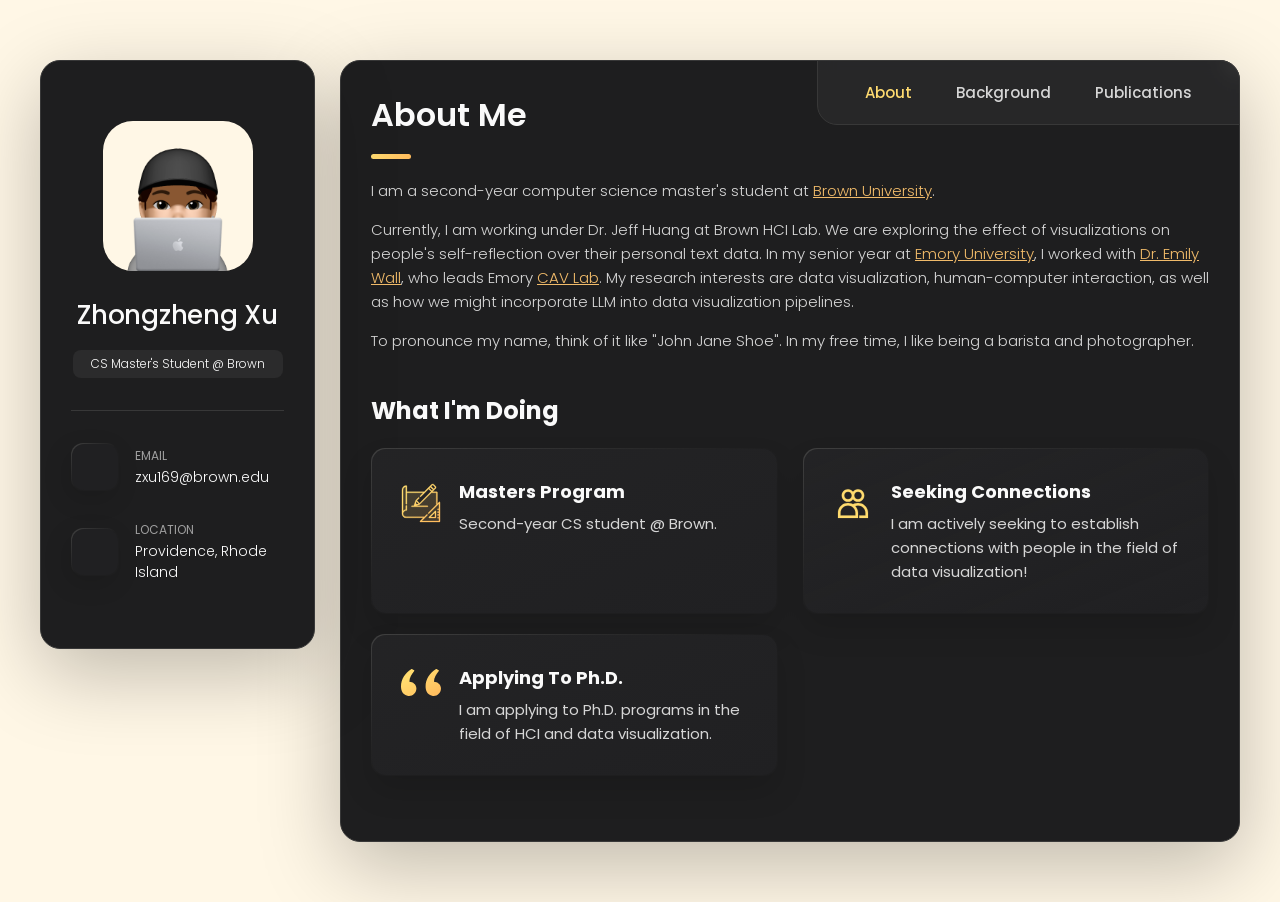
==== commit d1547084: "Updated content about recent life updates" ====
--- a/index.html
+++ b/index.html
@@ -169,14 +169,13 @@
 
         <section class="about-text">
           <p>
-            I am a first-year computer science master's student at <a href="https://www.brown.edu/" class="custom-link">Brown University</a>. In my senior year at <a href="https://www.emory.edu/home/index.html" class="custom-link">Emory University</a>,
-            I worked with <a href="https://emilywall.github.io/" class="custom-link">Dr. Emily Wall</a>, who leads Emory <a href="https://cav-lab.github.io/" class="custom-link">CAV Lab</a>. My research interests are data visualization and human-computer interaction. 
+            I am a second-year computer science master's student at <a href="https://www.brown.edu/" class="custom-link">Brown University</a>. 
           </p>
 
           <p>
-            In my most recent project, I replicated Cleveland and McGill's graphical perception study and expanded their method to the
-            tactile modality. We evaluated elementary data encoding types on tactile paper, which is a commonly-used medium for 
-            people who are blind or with low vision. 
+            Currently, I am working under Dr. Jeff Huang at Brown HCI Lab. We are exploring the effect of visualizations on people's self-reflection over their personal text data.
+            In my senior year at <a href="https://www.emory.edu/home/index.html" class="custom-link">Emory University</a>,
+            I worked with <a href="https://emilywall.github.io/" class="custom-link">Dr. Emily Wall</a>, who leads Emory <a href="https://cav-lab.github.io/" class="custom-link">CAV Lab</a>. My research interests are data visualization, human-computer interaction, as well as how we might incorporate LLM into data visualization pipelines. 
           </p>
           <p>
             To pronounce my name, think of it like "John Jane Shoe". In my free time, I like being a barista and photographer. 
@@ -205,7 +204,7 @@
                 <h4 class="h4 service-item-title">Masters Program</h4>
 
                 <p class="service-item-text">
-                  First-year CS student @ Brown.
+                  Second-year CS student @ Brown.
                 </p>
               </div>
 
@@ -226,6 +225,20 @@
                 </p>
               </div>
 
+            </li>
+
+            <li class="service-item">
+              <div class="service-icon-box">
+                <img src="./assets/images/icon-quote.svg" alt="design icon" width="40">
+              </div>
+
+              <div class="service-content-box">
+                <h4 class="h4 service-item-title">Applying to Ph.D.</h4>
+
+                <p class="service-item-text">
+                  I am applying to Ph.D. programs in the field of HCI and data visualization.
+                </p>
+              </div>
             </li>
 
           </ul>
@@ -325,7 +338,7 @@
               <span>2023 — 2025</span>
 
               <p class="timeline-text">
-                I am currently a first-year master's student at Brown University studying computer science. 
+                I am currently a second-year master's student at Brown University studying computer science. 
               </p>
 
             </li>
@@ -342,7 +355,7 @@
                 
               </p>
 
-            </li>
+            <!-- </li>
 
             <li class="timeline-item">
 
@@ -354,7 +367,7 @@
                 Woodland is a small city near Sacramento, California. I graduated as a top 1% student. As an athelete, I played soccer and wrestling. 
               </p>
 
-            </li>
+            </li> -->
 
           </ol>
 
@@ -390,6 +403,14 @@
               <button data-filter-btn>Data Visualization</button>
             </li>
 
+            <li class="filter-item">
+              <button data-filter-btn>LLM</button>
+            </li>
+
+            <li class="filter-item">
+              <button data-filter-btn>Accessibility</button>
+            </li>
+
 
           </ul>
 
@@ -415,28 +436,39 @@
                 <button data-select-item>Data Visualization</button>
               </li>
 
-
+              <li class="select-item">
+                <button data-select-item>LLM</button>
+              </li>
             </ul>
 
           </div>
 
           <ul class="project-list">
 
-            <li class="project-item  active" data-filter-item data-category="Data Visualization">
+            <li class="project-item active" data-filter-item data-category="Data Visualization, Accessibility">
               <a href="https://ieeexplore.ieee.org/abstract/document/10360913">
-
                 <figure class="project-img">
                   <div class="project-item-icon-box">
                     <ion-icon name="eye-outline"></ion-icon>
                   </div>
-
                   <img src="./assets/images/vysical.png" alt="finance" loading="lazy">
                 </figure>
-
-                <h3 class="project-title">Let's Get Vysical</h3>
-
-                <p class="project-category">Data Visualization</p>
-
+                <h3 class="project-title">Let's Get Vysical: Perceptual Accuracy in Visual & Tactile Encodings</h3>
+                <p class="project-category">Data Visualization, Accessibility</p>
+                <p class="project-venue">IEEE VIS 2023 Short Paper</p>
+              </a>
+            </li>
+            <li class="project-item active" data-filter-item data-category="Data Visualization, LLM">
+              <a href="https://arxiv.org/abs/2404.19097">
+                <figure class="project-img">
+                  <div class="project-item-icon-box">
+                    <ion-icon name="eye-outline"></ion-icon>
+                  </div>
+                  <img src="./assets/images/LLMSVG.png" alt="project" loading="lazy">
+                </figure>
+                <h3 class="project-title">Exploring the Capability of LLMs in Performing Low-Level Visual Analytic Tasks on SVG Data Visualizations</h3>
+                <p class="project-category">Data Visualization, LLM</p>
+                <p class="project-venue">IEEE VIS 2024 Short Paper</p>
               </a>
             </li>
 
--- a/assets/css/style.css
+++ b/assets/css/style.css
@@ -1015,8 +1015,11 @@
 
 .project-item > a:hover img { transform: scale(1.1); }
 
-.project-title,
-.project-category { margin-left: 10px; }
+/* .project-title,
+.project-category,
+.project-venue {
+  margin-left: 10px;
+} */
 
 .project-title {
   color: var(--white-2);
@@ -1024,12 +1027,25 @@
   font-weight: var(--fw-400);
   text-transform: capitalize;
   line-height: 1.3;
+  margin-bottom: 5px;
 }
 
 .project-category {
   color: var(--light-gray-70);
   font-size: var(--fs-6);
   font-weight: var(--fw-300);
+  margin-bottom: 5px;
+}
+
+.project-venue {
+  color: var(--orange-yellow-crayola);
+  font-size: var(--fs-7);
+  font-weight: var(--fw-400);
+  font-style: italic;
+  background-color: var(--eerie-black-1);
+  padding-bottom: 5px;
+  border-radius: 4px;
+  display: inline-block;
 }
 
 
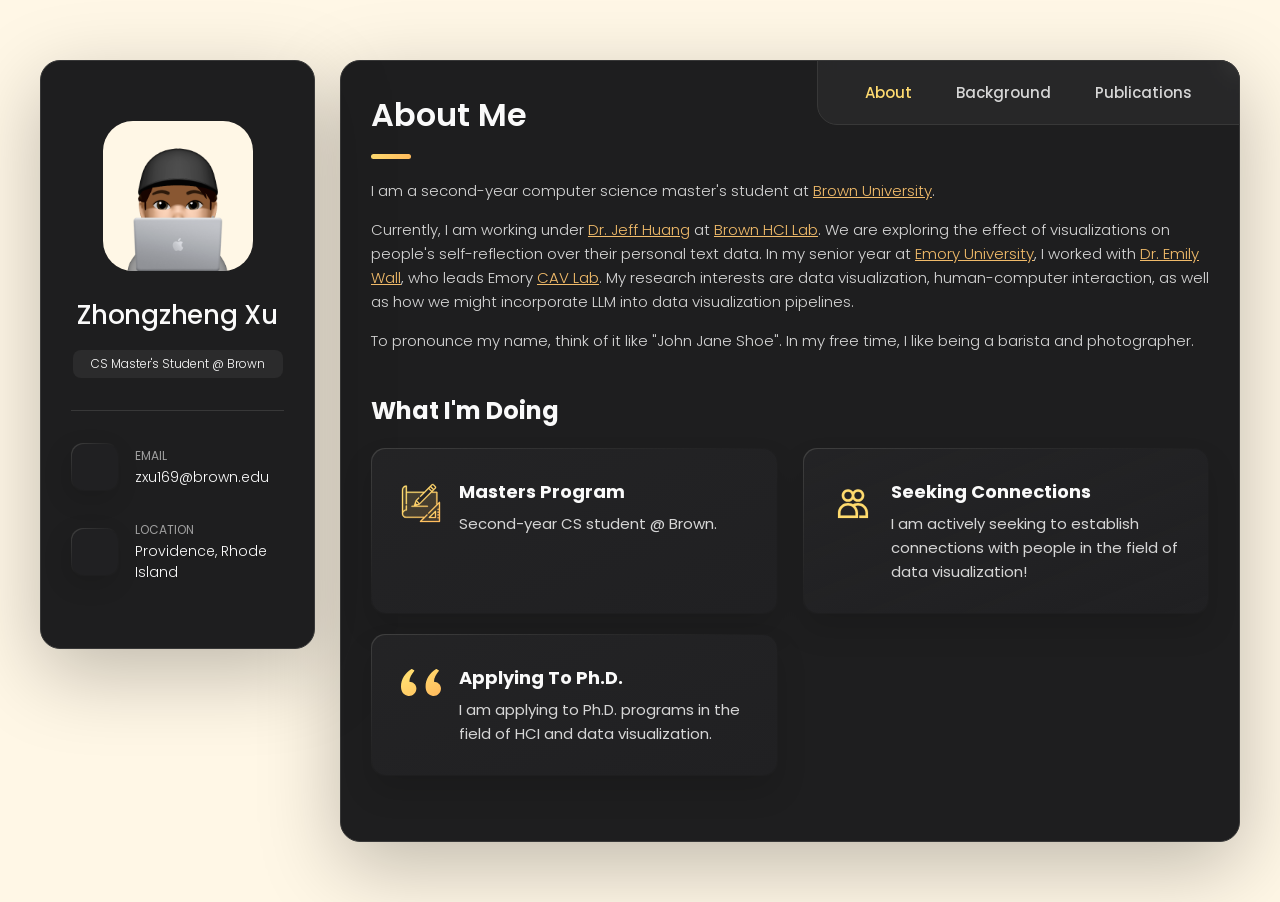
==== commit d3dc7352: "Added links" ====
--- a/index.html
+++ b/index.html
@@ -173,7 +173,7 @@
           </p>
 
           <p>
-            Currently, I am working under Dr. Jeff Huang at Brown HCI Lab. We are exploring the effect of visualizations on people's self-reflection over their personal text data.
+            Currently, I am working under <a href="https://jeffhuang.com/" class="custom-link">Dr. Jeff Huang</a> at <a href="https://hci.cs.brown.edu/" class="custom-link">Brown HCI Lab</a>. We are exploring the effect of visualizations on people's self-reflection over their personal text data.
             In my senior year at <a href="https://www.emory.edu/home/index.html" class="custom-link">Emory University</a>,
             I worked with <a href="https://emilywall.github.io/" class="custom-link">Dr. Emily Wall</a>, who leads Emory <a href="https://cav-lab.github.io/" class="custom-link">CAV Lab</a>. My research interests are data visualization, human-computer interaction, as well as how we might incorporate LLM into data visualization pipelines. 
           </p>
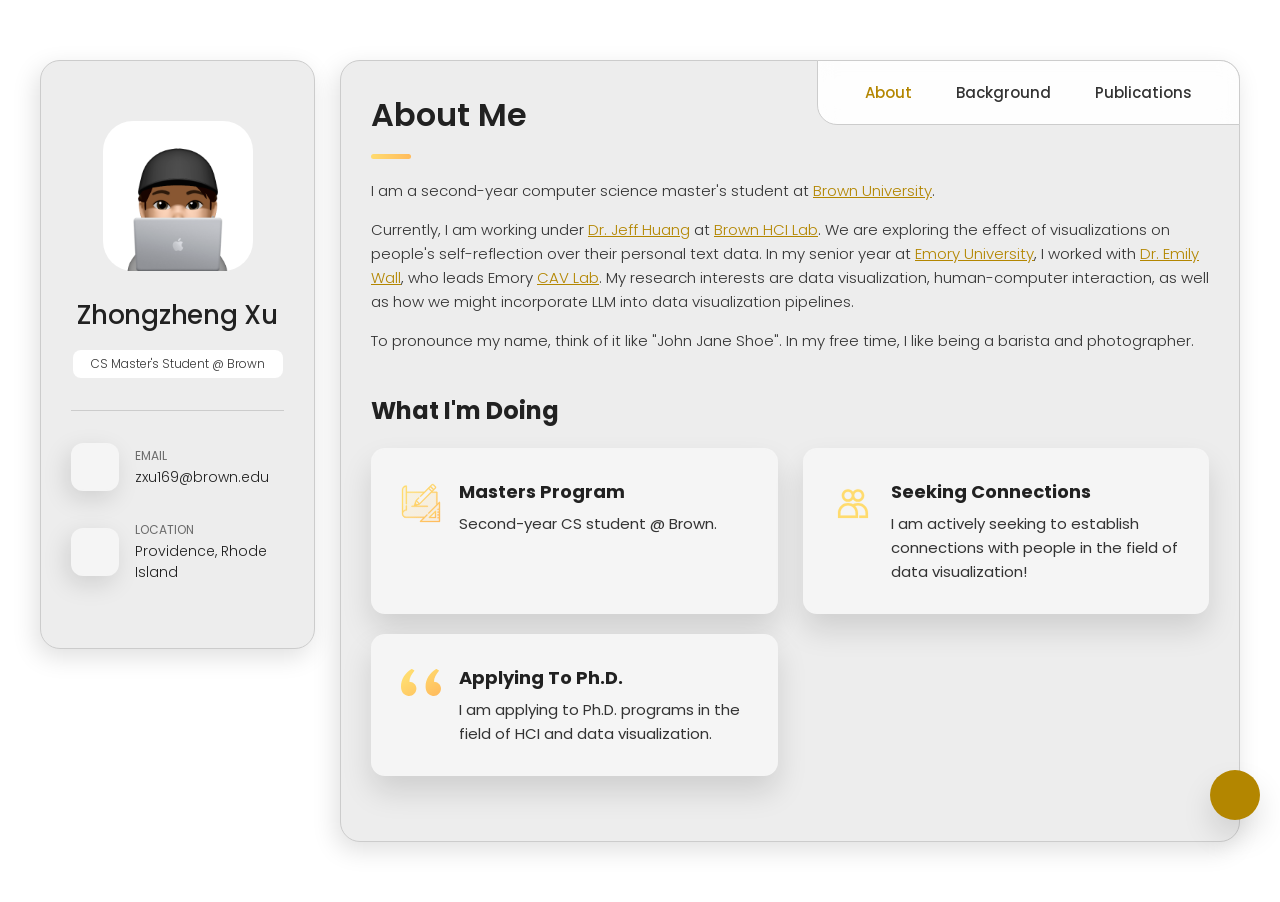
==== commit 97f011ec: "added light/dark mode" ====
--- a/index.html
+++ b/index.html
@@ -485,10 +485,9 @@
 
   </main>
 
-
-
-
-
+  <button class="theme-toggle" id="theme-toggle" aria-label="Toggle theme">
+    <ion-icon name="sunny-outline"></ion-icon>
+  </button>
 
   <!--
     - custom js link
--- a/assets/css/style.css
+++ b/assets/css/style.css
@@ -1426,7 +1426,14 @@
     margin-top: 5px;
   }
 
-  .service-content-box { text-align: left; }
+  .service-content-box { 
+    text-align: left; 
+  }
+  
+  [data-theme="light"] .service-content-box {
+    color: #EDEDED;
+  }
+
 
   /* testimonials */
 
@@ -1907,4 +1914,133 @@
   text-decoration: underline; /* Add an underline to the link */
   color: #f1bb6a; /* Set a different color for the link (e.g., blue) */
   display: inline;
+}
+
+/* Theme Toggle Button */
+.theme-toggle {
+  position: fixed;
+  bottom: 80px;
+  right: 20px;
+  background: var(--orange-yellow-crayola);
+  color: var(--smoky-black);
+  width: 50px;
+  height: 50px;
+  border-radius: 50%;
+  display: flex;
+  align-items: center;
+  justify-content: center;
+  cursor: pointer;
+  box-shadow: var(--shadow-2);
+  z-index: 10;
+  transition: var(--transition-1);
+}
+
+.theme-toggle:hover {
+  transform: scale(1.1);
+}
+
+.theme-toggle ion-icon {
+  font-size: 24px;
+}
+
+/* Light Mode Colors */
+[data-theme="light"] {
+  --bg-gradient-onyx: hsl(0, 0%, 100%);
+  --bg-gradient-jet: hsl(0, 0%, 96%);
+  --smoky-black: hsl(0, 0%, 100%);
+  --eerie-black-1: hsl(0, 0%, 96%);
+  --eerie-black-2: hsl(0, 0%, 93%);
+  --jet: hsl(0, 0%, 80%);
+  --white-1: hsl(0, 0%, 13%);
+  --white-2: hsl(0, 0%, 13%);
+  --light-gray: hsl(0, 0%, 20%);
+  --light-gray-70: hsla(0, 0%, 20%, 0.7);
+  --bittersweet-shimmer: hsl(0, 43%, 51%);
+  --vegas-gold: hsl(45, 54%, 58%);
+  --orange-yellow-crayola: hsl(45, 100%, 35%);
+  --border-gradient-onyx: linear-gradient(
+    to bottom right, 
+    hsl(0, 0%, 80%) 0%, 
+    hsla(0, 0%, 80%, 0) 50%
+  );
+}
+
+[data-theme="light"] .sidebar,
+[data-theme="light"] article {
+  border: 1px solid var(--jet);
+  box-shadow: var(--shadow-1);
+}
+
+[data-theme="light"] .icon-box {
+  background: var(--bg-gradient-jet);
+}
+
+[data-theme="light"] .icon-box::before {
+  background: var(--bg-gradient-jet);
+}
+
+[data-theme="light"] .service-item::before,
+[data-theme="light"] .content-card::before {
+  background: var(--bg-gradient-onyx);
+}
+
+[data-theme="light"] .form-input,
+[data-theme="light"] .form-btn,
+[data-theme="light"] .filter-select,
+[data-theme="light"] .select-list {
+  background: var(--bg-gradient-jet);
+  border-color: var(--jet);
+}
+
+[data-theme="light"] .navbar {
+  background: hsla(0, 0%, 100%, 0.9);
+}
+
+[data-theme="light"] .custom-link {
+  color: hsl(45, 100%, 35%);
+}
+
+[data-theme="light"] .info-content {
+  background: #EDEDED;
+}
+
+[data-theme="light"] .info-content .title {
+  background: #FFFFFF;
+  color: var(--light-gray);
+}
+
+[data-theme="light"] .service-item {
+  background: hsl(0, 0%, 96%);
+}
+
+[data-theme="light"] .service-item::before {
+  background: hsl(0, 0%, 96%);
+}
+
+[data-theme="light"] .service-content-box {
+  color: var(--light-gray);
+}
+
+[data-theme="light"] .content-card {
+  background: var(--border-gradient-onyx);
+}
+
+[data-theme="light"] .content-card::before {
+  background: var(--bg-gradient-onyx);
+}
+
+[data-theme="light"] .project-venue {
+  background: var(--eerie-black-2);
+  color: var(--orange-yellow-crayola);
+}
+
+@media (min-width: 1250px) {
+  [data-theme="light"] body::-webkit-scrollbar-track {
+    background: var(--smoky-black);
+  }
+
+  [data-theme="light"] body::-webkit-scrollbar-thumb {
+    border-color: var(--smoky-black);
+    background: hsla(0, 0%, 0%, 0.1);
+  }
 }
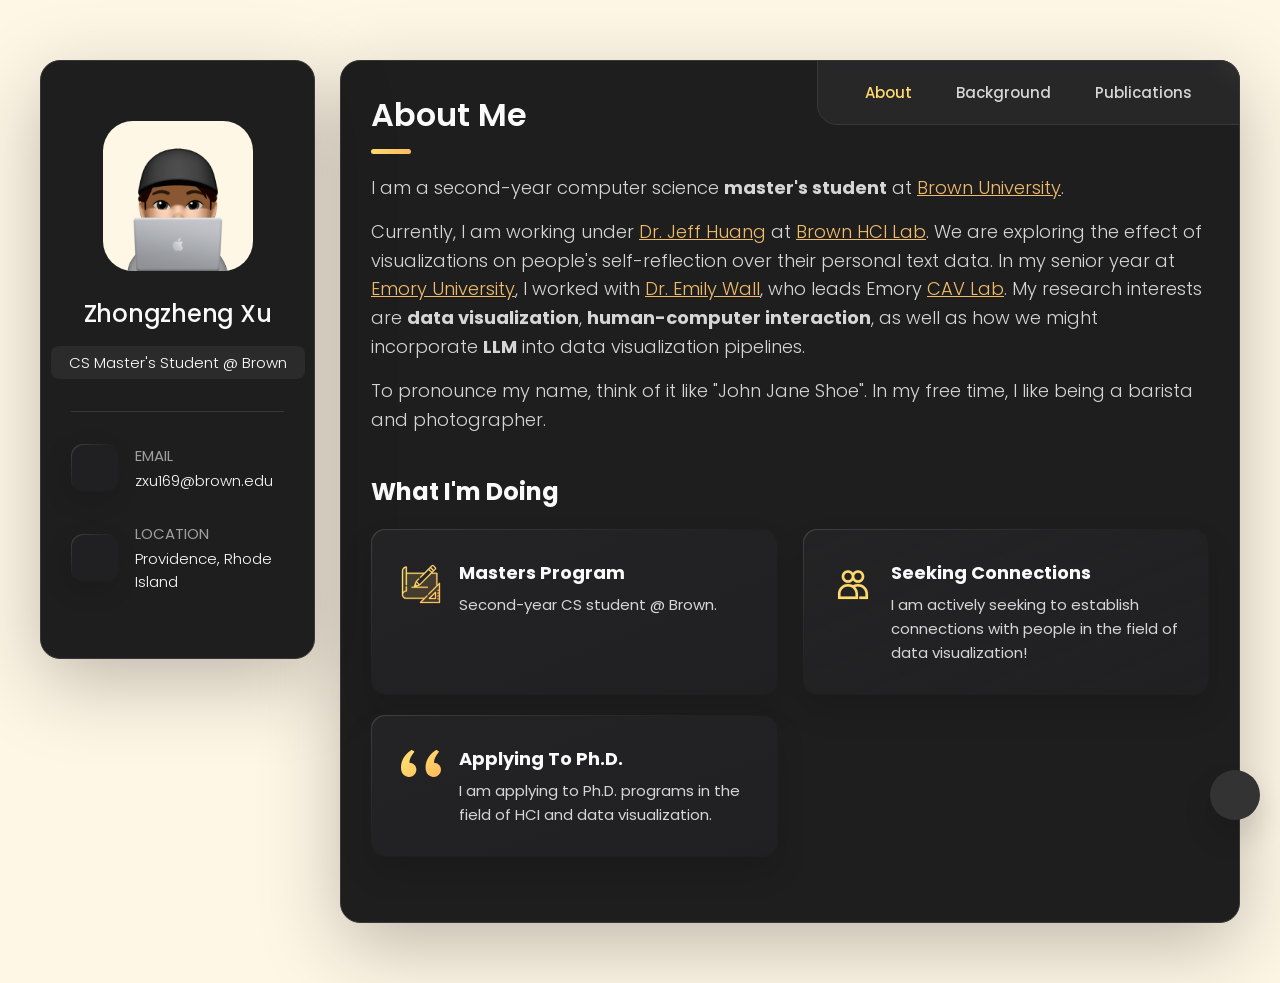
==== commit 5ff8298f: "Updated aesthetics" ====
--- a/index.html
+++ b/index.html
@@ -169,13 +169,13 @@
 
         <section class="about-text">
           <p>
-            I am a second-year computer science master's student at <a href="https://www.brown.edu/" class="custom-link">Brown University</a>. 
+            I am a second-year computer science <b>master's student</b> at <a href="https://www.brown.edu/" class="custom-link">Brown University</a>. 
           </p>
 
           <p>
             Currently, I am working under <a href="https://jeffhuang.com/" class="custom-link">Dr. Jeff Huang</a> at <a href="https://hci.cs.brown.edu/" class="custom-link">Brown HCI Lab</a>. We are exploring the effect of visualizations on people's self-reflection over their personal text data.
             In my senior year at <a href="https://www.emory.edu/home/index.html" class="custom-link">Emory University</a>,
-            I worked with <a href="https://emilywall.github.io/" class="custom-link">Dr. Emily Wall</a>, who leads Emory <a href="https://cav-lab.github.io/" class="custom-link">CAV Lab</a>. My research interests are data visualization, human-computer interaction, as well as how we might incorporate LLM into data visualization pipelines. 
+            I worked with <a href="https://emilywall.github.io/" class="custom-link">Dr. Emily Wall</a>, who leads Emory <a href="https://cav-lab.github.io/" class="custom-link">CAV Lab</a>. My research interests are <b>data visualization</b>, <b>human-computer interaction</b>, as well as how we might incorporate <b>LLM</b> into data visualization pipelines. 
           </p>
           <p>
             To pronounce my name, think of it like "John Jane Shoe". In my free time, I like being a barista and photographer. 
@@ -459,7 +459,7 @@
               </a>
             </li>
             <li class="project-item active" data-filter-item data-category="Data Visualization, LLM">
-              <a href="https://arxiv.org/abs/2404.19097">
+              <a href="https://ieeexplore.ieee.org/document/10771094">
                 <figure class="project-img">
                   <div class="project-item-icon-box">
                     <ion-icon name="eye-outline"></ion-icon>
--- a/assets/css/style.css
+++ b/assets/css/style.css
@@ -344,7 +344,7 @@
 
 .info-content .name {
   color: var(--white-2);
-  font-size: var(--fs-3);
+  font-size: var(--fs-2);
   font-weight: var(--fw-500);
   letter-spacing: -0.25px;
   margin-bottom: 10px;
@@ -353,7 +353,7 @@
 .info-content .title {
   color: var(--white-1);
   background: var(--onyx);
-  font-size: var(--fs-8);
+  font-size: var(--fs-7);
   font-weight: var(--fw-300);
   width: max-content;
   padding: 3px 12px;
@@ -423,14 +423,14 @@
 
 .contact-title {
   color: var(--light-gray-70);
-  font-size: var(--fs-8);
+  font-size: var(--fs-7);
   text-transform: uppercase;
   margin-bottom: 2px;
 }
 
 .contact-info :is(.contact-link, time, address) {
   color: var(--white-2);
-  font-size: var(--fs-7);
+  font-size: var(--fs-6);
 }
 
 .contact-info address { font-style: normal; }
@@ -505,7 +505,7 @@
 
 .about-text {
   color: var(--light-gray);
-  font-size: var(--fs-6);
+  font-size: var(--fs-4);
   font-weight: var(--fw-300);
   line-height: 1.6;
 }
@@ -787,8 +787,224 @@
 }
 
 .timeline-list {
+  font-size: var(--fs-4);  /* Increased from --fs-6 */
+  margin-left: 45px;
+}
+
+.timeline-item-title {
+  font-size: var(--fs-3);  /* Increased from --fs-6 */
+  line-height: 1.3;
+  margin-bottom: 7px;
+}
+
+.timeline-text {
+  color: var(--light-gray);
+  font-weight: var(--fw-300);
+  line-height: 1.6;
+  font-size: var(--fs-4);  /* Added explicit font size */
+}
+
+
+/**
+ * #projects 
+ */
+
+.projects { margin-bottom: 30px; }
+
+.projects-title { margin-bottom: 20px; }
+
+.projects-list {
+  display: grid;
+  grid-template-columns: 1fr;
+  gap: 20px;
+}
+
+.project-item {
+  position: relative;
+  background: var(--border-gradient-onyx);
+  padding: 20px;
+  border-radius: 14px;
+  box-shadow: var(--shadow-2);
+  z-index: 1;
+}
+
+.project-item::before {
+  content: "";
+  position: absolute;
+  inset: 1px;
+  background: var(--bg-gradient-jet);
+  border-radius: inherit;
+  z-index: -1;
+}
+
+.project-title {
+  color: var(--white-2);
+  font-size: var(--fs-4);  /* Decreased from --fs-3 to --fs-4 (18px) */
+  font-weight: var(--fw-400);
+  text-transform: capitalize;
+  line-height: 1.3;
+  margin-bottom: 5px;
+}
+
+.project-category {
+  color: var(--light-gray-70);
+  font-size: var(--fs-4);  /* Increased from --fs-6 */
+  font-weight: var(--fw-300);
+  margin-bottom: 5px;
+}
+
+.project-venue {
+  color: var(--orange-yellow-crayola);
+  font-size: var(--fs-5);  /* Increased from --fs-7 */
+  font-weight: var(--fw-400);
+  font-style: italic;
+  background-color: var(--eerie-black-1);
+  padding: 5px 10px;  /* Added horizontal padding */
+  border-radius: 4px;
+  display: inline-block;
+}
+
+.project-text {
+  color: var(--light-gray);
   font-size: var(--fs-6);
-  margin-left: 45px;
+  font-weight: var(--fw-300);
+  line-height: 1.6;
+  margin-bottom: 10px;
+}
+
+.project-link {
+  color: var(--orange-yellow-crayola);
+  font-size: var(--fs-6);
+  font-weight: var(--fw-400);
+  margin-bottom: 10px;
+}
+
+.project-link:hover { color: var(--light-gray); }
+
+
+/**
+ * #skills 
+ */
+
+.skills { margin-bottom: 30px; }
+
+.skills-title { margin-bottom: 20px; }
+
+.skills-list {
+  display: grid;
+  grid-template-columns: 1fr;
+  gap: 20px;
+}
+
+.skills-item {
+  position: relative;
+  background: var(--border-gradient-onyx);
+  padding: 20px;
+  border-radius: 14px;
+  box-shadow: var(--shadow-2);
+  z-index: 1;
+}
+
+.skills-item::before {
+  content: "";
+  position: absolute;
+  inset: 1px;
+  background: var(--bg-gradient-jet);
+  border-radius: inherit;
+  z-index: -1;
+}
+
+.skills-item-title { margin-bottom: 7px; }
+
+.skills-item-text {
+  color: var(--light-gray);
+  font-size: var(--fs-6);
+  font-weight: var(--fw-300);
+  line-height: 1.6;
+}
+
+
+/**
+ * #hobbies 
+ */
+
+.hobbies { margin-bottom: 30px; }
+
+.hobbies-title { margin-bottom: 20px; }
+
+.hobbies-list {
+  display: grid;
+  grid-template-columns: 1fr;
+  gap: 20px;
+}
+
+.hobbies-item {
+  position: relative;
+  background: var(--border-gradient-onyx);
+  padding: 20px;
+  border-radius: 14px;
+  box-shadow: var(--shadow-2);
+  z-index: 1;
+}
+
+.hobbies-item::before {
+  content: "";
+  position: absolute;
+  inset: 1px;
+  background: var(--bg-gradient-jet);
+  border-radius: inherit;
+  z-index: -1;
+}
+
+.hobbies-item-title { margin-bottom: 7px; }
+
+.hobbies-item-text {
+  color: var(--light-gray);
+  font-size: var(--fs-6);
+  font-weight: var(--fw-300);
+  line-height: 1.6;
+}
+
+
+/**
+ * #bibliography 
+ */
+
+.bibliography { margin-bottom: 30px; }
+
+.bibliography-title { margin-bottom: 20px; }
+
+.bibliography-list {
+  display: grid;
+  grid-template-columns: 1fr;
+  gap: 20px;
+}
+
+.bibliography-item {
+  position: relative;
+  background: var(--border-gradient-onyx);
+  padding: 20px;
+  border-radius: 14px;
+  box-shadow: var(--shadow-2);
+  z-index: 1;
+}
+
+.bibliography-item::before {
+  content: "";
+  position: absolute;
+  inset: 1px;
+  background: var(--bg-gradient-jet);
+  border-radius: inherit;
+  z-index: -1;
+}
+
+.bibliography-item-title { margin-bottom: 7px; }
+
+.bibliography-item-text {
+  color: var(--light-gray);
+  font-size: var(--fs-6);
+  font-weight: var(--fw-300);
+  line-height: 1.6;
 }
 
 .timeline-item { position: relative; }
@@ -796,7 +1012,7 @@
 .timeline-item:not(:last-child) { margin-bottom: 20px; }
 
 .timeline-item-title {
-  font-size: var(--fs-6);
+  font-size: var(--fs-3);  /* Increased from --fs-6 */
   line-height: 1.3;
   margin-bottom: 7px;
 }
@@ -833,6 +1049,7 @@
   color: var(--light-gray);
   font-weight: var(--fw-300);
   line-height: 1.6;
+  font-size: var(--fs-4);  /* Added explicit font size */
 }
 
 
@@ -962,7 +1179,7 @@
 .project-img {
   position: relative;
   width: 100%;
-  height: 200px;
+  aspect-ratio: 16/9;
   border-radius: 16px;
   overflow: hidden;
   margin-bottom: 15px;
@@ -1023,7 +1240,7 @@
 
 .project-title {
   color: var(--white-2);
-  font-size: var(--fs-5);
+  font-size: var(--fs-4);  /* Decreased from --fs-3 to --fs-4 (18px) */
   font-weight: var(--fw-400);
   text-transform: capitalize;
   line-height: 1.3;
@@ -1032,18 +1249,18 @@
 
 .project-category {
   color: var(--light-gray-70);
-  font-size: var(--fs-6);
+  font-size: var(--fs-4);  /* Increased from --fs-6 */
   font-weight: var(--fw-300);
   margin-bottom: 5px;
 }
 
 .project-venue {
   color: var(--orange-yellow-crayola);
-  font-size: var(--fs-7);
+  font-size: var(--fs-5);  /* Increased from --fs-7 */
   font-weight: var(--fw-400);
   font-style: italic;
   background-color: var(--eerie-black-1);
-  padding-bottom: 5px;
+  padding: 5px 10px;  /* Added horizontal padding */
   border-radius: 4px;
   display: inline-block;
 }
@@ -1269,8 +1486,9 @@
    * #PORTFOLIO, BLOG 
    */
 
-  .project-img,
-  .blog-banner-box { height: auto; }
+  .project-img {
+    aspect-ratio: 4/3;
+  }
 
 }
 
@@ -1628,7 +1846,9 @@
    * PORTFOLIO
    */
 
-  .article-title { padding-bottom: 20px; }
+  .project-img {
+    aspect-ratio: 3/2;
+  }
 
   .filter-select-box { display: none; }
 
@@ -1775,6 +1995,10 @@
 
   .project-list { grid-template-columns: repeat(3, 1fr); }
 
+  .project-img {
+    aspect-ratio: 16/9;
+  }
+
 
 
   /**
@@ -1889,7 +2113,7 @@
   }
 
   .contact-info :is(.contact-link, time, address) {
-    --fs-7: 14px;
+    --fs-6: 15px;
     font-weight: var(--fw-300);
   }
 
@@ -1921,8 +2145,6 @@
   position: fixed;
   bottom: 80px;
   right: 20px;
-  background: var(--orange-yellow-crayola);
-  color: var(--smoky-black);
   width: 50px;
   height: 50px;
   border-radius: 50%;
@@ -1933,14 +2155,30 @@
   box-shadow: var(--shadow-2);
   z-index: 10;
   transition: var(--transition-1);
+  /* Default styles for dark mode */
+  background: hsl(0, 0%, 20%);
+  color: hsl(0, 0%, 90%);
 }
 
 .theme-toggle:hover {
   transform: scale(1.1);
+  /* Darker background and brighter text on hover in dark mode */
+  background: hsl(0, 0%, 25%);
+  color: hsl(0, 0%, 100%);
 }
 
 .theme-toggle ion-icon {
   font-size: 24px;
+}
+
+/* Light mode specific styles */
+[data-theme="light"] .theme-toggle {
+  background: var(--orange-yellow-crayola);
+  color: var(--smoky-black);
+}
+
+[data-theme="light"] .theme-toggle:hover {
+  background: hsl(45, 100%, 65%);
 }
 
 /* Light Mode Colors */
@@ -1963,6 +2201,13 @@
     hsl(0, 0%, 80%) 0%, 
     hsla(0, 0%, 80%, 0) 50%
   );
+  
+  /* Lighter shadow values for light mode */
+  --shadow-1: -4px 8px 24px hsla(0, 0%, 0%, 0.05);
+  --shadow-2: 0 16px 30px hsla(0, 0%, 0%, 0.05);
+  --shadow-3: 0 16px 40px hsla(0, 0%, 0%, 0.05);
+  --shadow-4: 0 25px 50px hsla(0, 0%, 0%, 0.05);
+  --shadow-5: 0 24px 80px hsla(0, 0%, 0%, 0.05);
 }
 
 [data-theme="light"] .sidebar,
